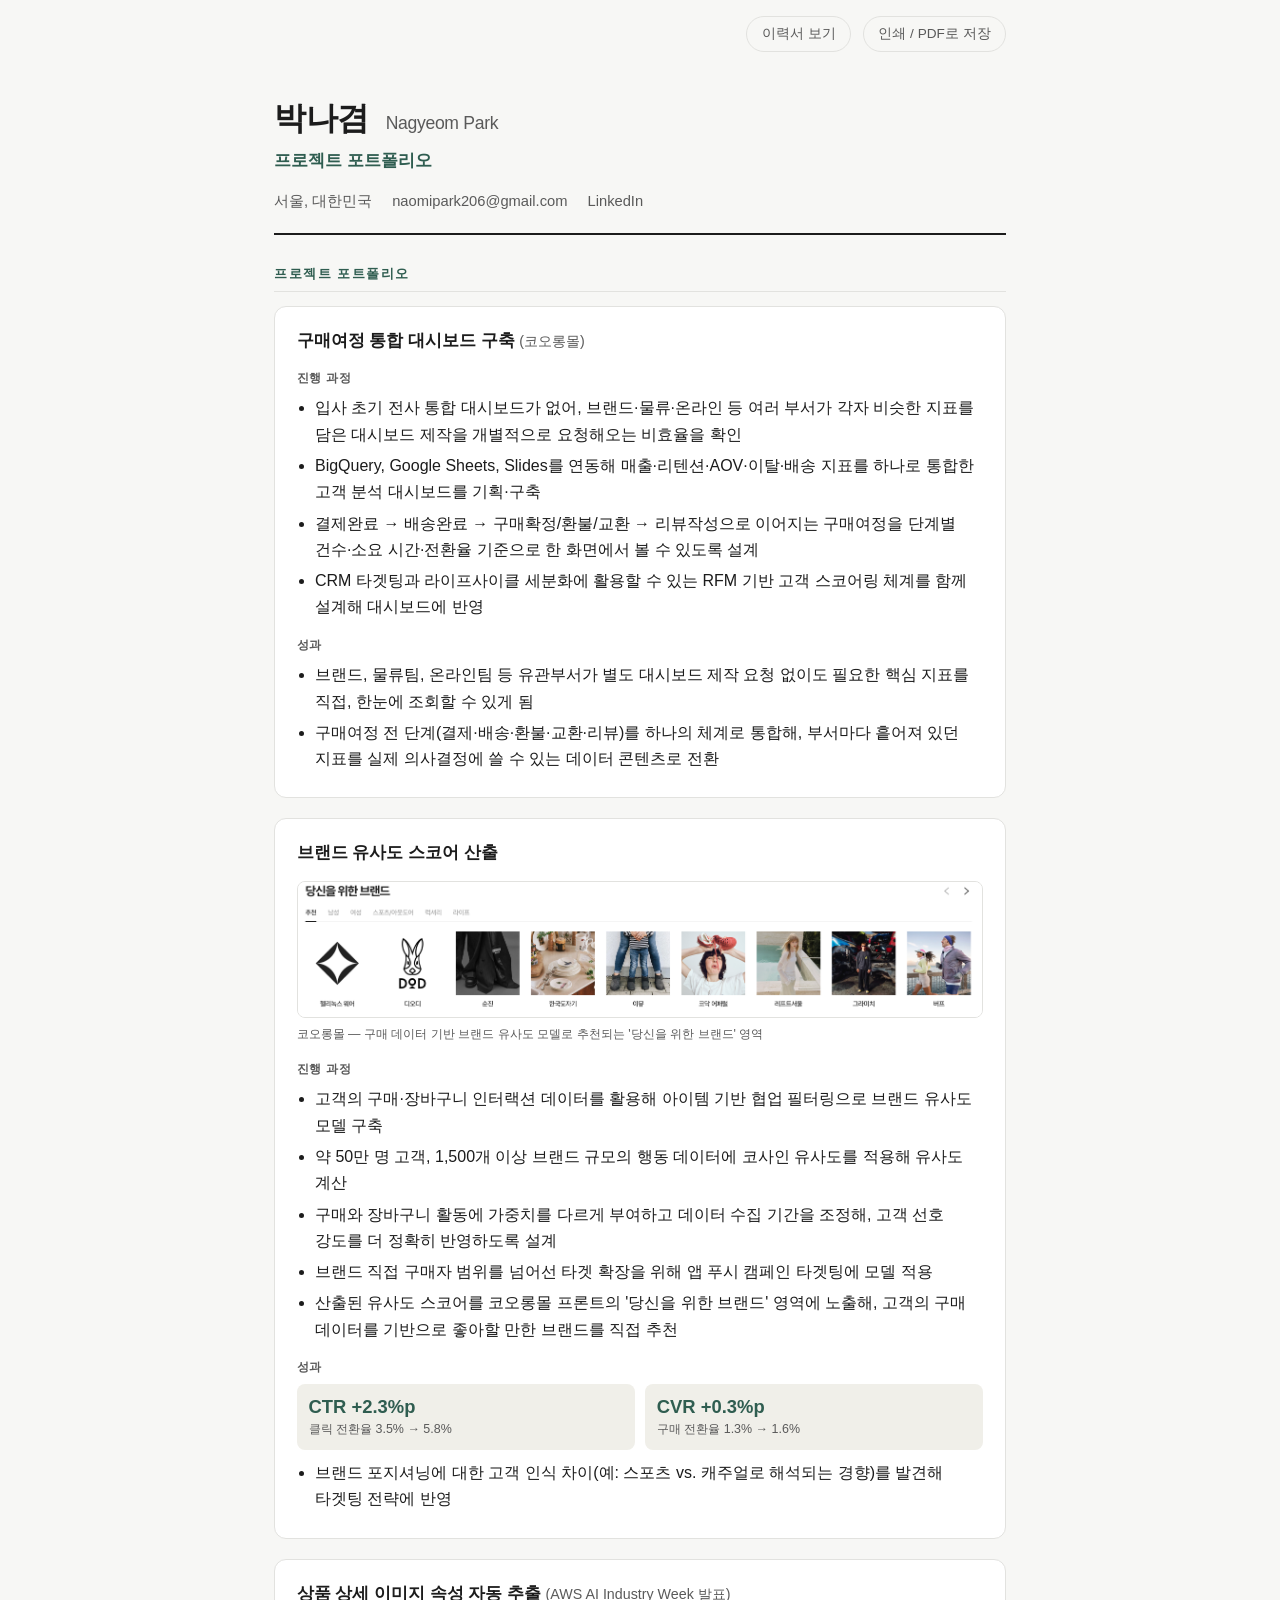
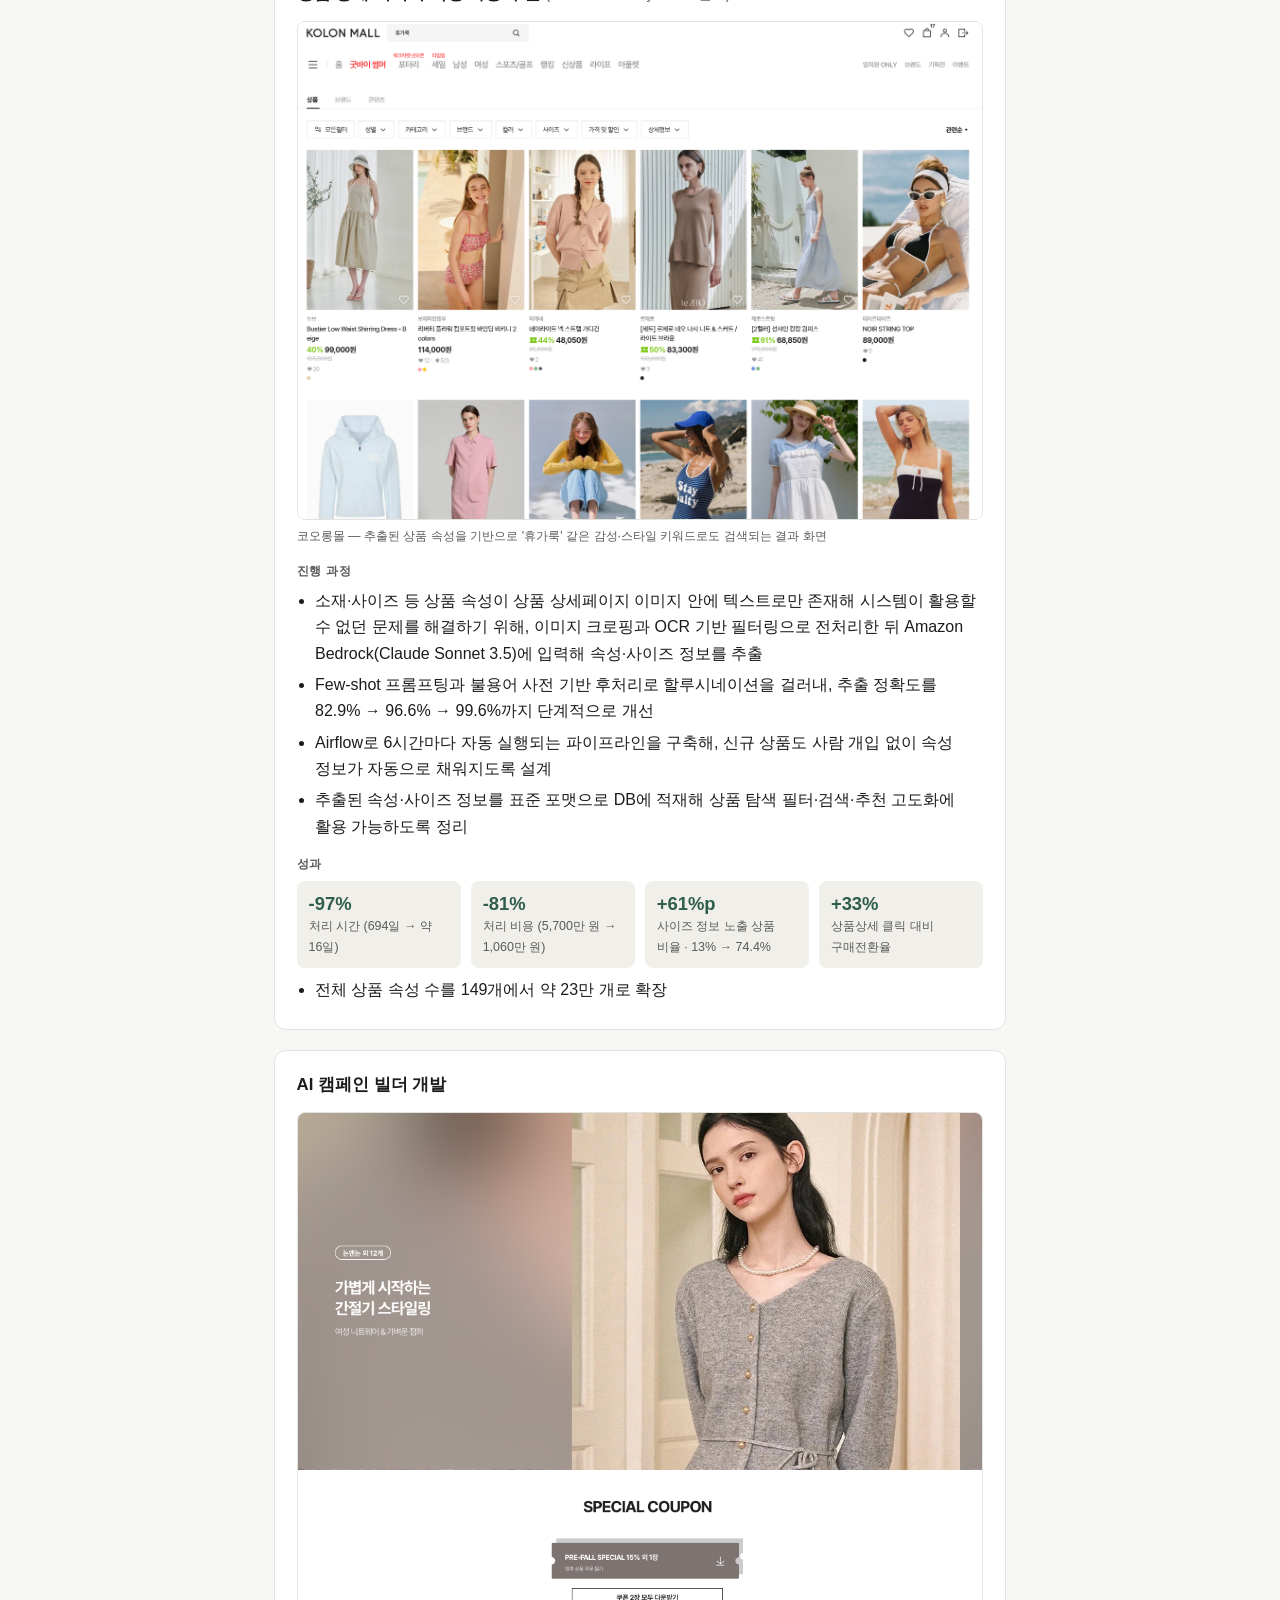
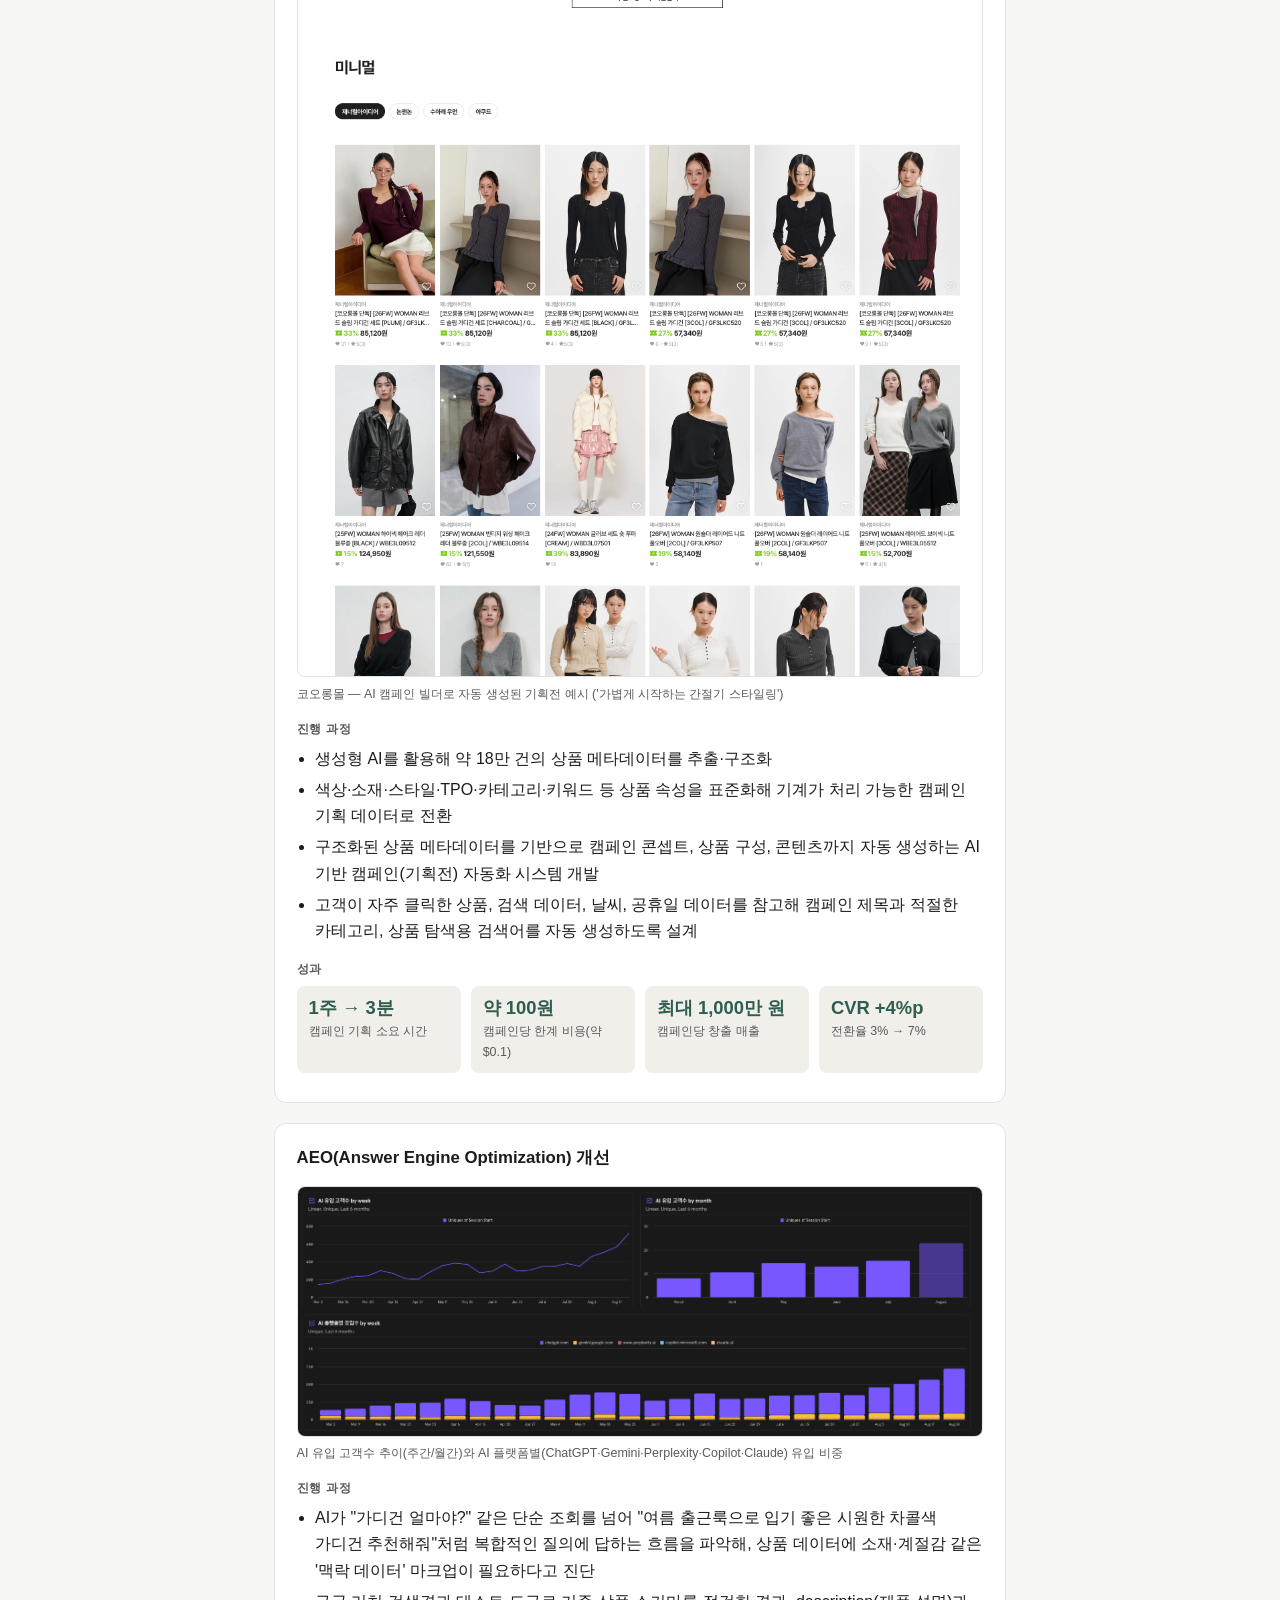
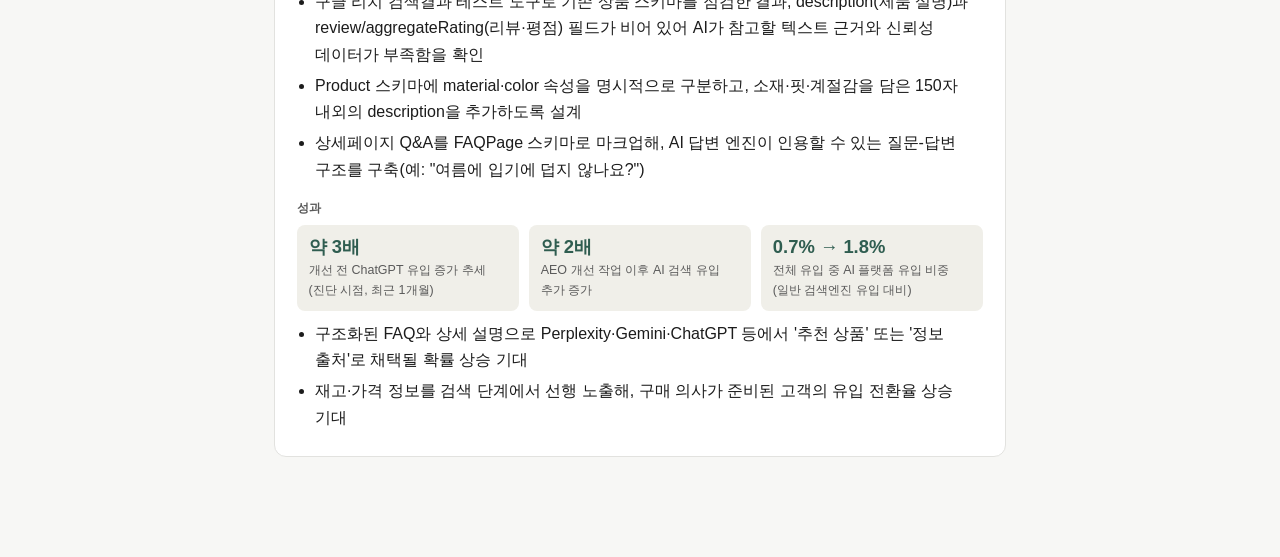
==== portfolio.ko.html @ 885130e3 "init resume" ====
<!DOCTYPE html>
<html lang="ko">
<head>
<meta charset="UTF-8">
<meta name="viewport" content="width=device-width, initial-scale=1">
<title>박나겸 — 프로젝트 포트폴리오</title>
<meta name="description" content="데이터 사이언티스트 박나겸(Nagyeom Park)의 프로젝트 포트폴리오 — 구매여정 대시보드, 브랜드 유사도, 상품 속성 자동 추출, AI 캠페인 빌더, AEO 개선.">
<link rel="stylesheet" href="assets/style.css">
</head>
<body>

<div class="topbar">
  <a href="index.ko.oliveyoung.html">이력서 보기</a>
  <button onclick="window.print()" type="button">인쇄 / PDF로 저장</button>
</div>

<main class="page">

  <header class="masthead">
    <h1>박나겸 <span class="name-en">Nagyeom Park</span></h1>
    <div class="role">프로젝트 포트폴리오</div>
    <ul class="contact-list">
      <li>서울, 대한민국</li>
      <li><a href="mailto:naomipark206@gmail.com">naomipark206@gmail.com</a></li>
      <li><a href="https://www.linkedin.com/in/naomipark-24487b247" target="_blank" rel="noopener">LinkedIn</a></li>
    </ul>
  </header>

  <section class="portfolio">
    <h2 class="section-title">프로젝트 포트폴리오</h2>

    <!-- 1. 구매여정 통합 대시보드 -->
    <article class="project">
      <h3>구매여정 통합 대시보드 구축 <span style="font-weight:400;color:var(--color-text-muted);font-size:0.85em;">(코오롱몰)</span></h3>

      <h4 class="subhead">진행 과정</h4>
      <ul>
        <li>입사 초기 전사 통합 대시보드가 없어, 브랜드·물류·온라인 등 여러 부서가 각자 비슷한 지표를 담은 대시보드 제작을 개별적으로 요청해오는 비효율을 확인</li>
        <li>BigQuery, Google Sheets, Slides를 연동해 매출·리텐션·AOV·이탈·배송 지표를 하나로 통합한 고객 분석 대시보드를 기획·구축</li>
        <li>결제완료 → 배송완료 → 구매확정/환불/교환 → 리뷰작성으로 이어지는 구매여정을 단계별 건수·소요 시간·전환율 기준으로 한 화면에서 볼 수 있도록 설계</li>
        <li>CRM 타겟팅과 라이프사이클 세분화에 활용할 수 있는 RFM 기반 고객 스코어링 체계를 함께 설계해 대시보드에 반영</li>
      </ul>

      <h4 class="subhead">성과</h4>
      <ul>
        <li>브랜드, 물류팀, 온라인팀 등 유관부서가 별도 대시보드 제작 요청 없이도 필요한 핵심 지표를 직접, 한눈에 조회할 수 있게 됨</li>
        <li>구매여정 전 단계(결제·배송·환불·교환·리뷰)를 하나의 체계로 통합해, 부서마다 흩어져 있던 지표를 실제 의사결정에 쓸 수 있는 데이터 콘텐츠로 전환</li>
      </ul>
    </article>

    <!-- 2. 브랜드 유사도 스코어 산출 -->
    <article class="project">
      <h3>브랜드 유사도 스코어 산출</h3>

      <figure class="project-image">
        <img src="assets/images/brand-similarity-recommendation.png" alt="코오롱몰 '당신을 위한 브랜드' 추천 영역 화면 캡처">
        <figcaption>코오롱몰 — 구매 데이터 기반 브랜드 유사도 모델로 추천되는 '당신을 위한 브랜드' 영역</figcaption>
      </figure>

      <h4 class="subhead">진행 과정</h4>
      <ul>
        <li>고객의 구매·장바구니 인터랙션 데이터를 활용해 아이템 기반 협업 필터링으로 브랜드 유사도 모델 구축</li>
        <li>약 50만 명 고객, 1,500개 이상 브랜드 규모의 행동 데이터에 코사인 유사도를 적용해 유사도 계산</li>
        <li>구매와 장바구니 활동에 가중치를 다르게 부여하고 데이터 수집 기간을 조정해, 고객 선호 강도를 더 정확히 반영하도록 설계</li>
        <li>브랜드 직접 구매자 범위를 넘어선 타겟 확장을 위해 앱 푸시 캠페인 타겟팅에 모델 적용</li>
        <li>산출된 유사도 스코어를 코오롱몰 프론트의 '당신을 위한 브랜드' 영역에 노출해, 고객의 구매 데이터를 기반으로 좋아할 만한 브랜드를 직접 추천</li>
      </ul>

      <h4 class="subhead">성과</h4>
      <div class="impact-grid">
        <div class="stat">
          <span class="stat-number">CTR +2.3%p</span>
          <span class="stat-label">클릭 전환율 3.5% → 5.8%</span>
        </div>
        <div class="stat">
          <span class="stat-number">CVR +0.3%p</span>
          <span class="stat-label">구매 전환율 1.3% → 1.6%</span>
        </div>
      </div>
      <ul>
        <li>브랜드 포지셔닝에 대한 고객 인식 차이(예: 스포츠 vs. 캐주얼로 해석되는 경향)를 발견해 타겟팅 전략에 반영</li>
      </ul>
    </article>

    <!-- 3. 상품 상세 이미지 속성 자동 추출 -->
    <article class="project">
      <h3>상품 상세 이미지 속성 자동 추출 <span style="font-weight:400;color:var(--color-text-muted);font-size:0.85em;">(AWS AI Industry Week 발표)</span></h3>

      <figure class="project-image">
        <img src="assets/images/attribute-extraction-search-result.png" alt="코오롱몰에서 '휴가룩' 키워드로 검색한 상품 목록 화면 캡처">
        <figcaption>코오롱몰 — 추출된 상품 속성을 기반으로 '휴가룩' 같은 감성·스타일 키워드로도 검색되는 결과 화면</figcaption>
      </figure>

      <h4 class="subhead">진행 과정</h4>
      <ul>
        <li>소재·사이즈 등 상품 속성이 상품 상세페이지 이미지 안에 텍스트로만 존재해 시스템이 활용할 수 없던 문제를 해결하기 위해, 이미지 크로핑과 OCR 기반 필터링으로 전처리한 뒤 Amazon Bedrock(Claude Sonnet 3.5)에 입력해 속성·사이즈 정보를 추출</li>
        <li>Few-shot 프롬프팅과 불용어 사전 기반 후처리로 할루시네이션을 걸러내, 추출 정확도를 82.9% → 96.6% → 99.6%까지 단계적으로 개선</li>
        <li>Airflow로 6시간마다 자동 실행되는 파이프라인을 구축해, 신규 상품도 사람 개입 없이 속성 정보가 자동으로 채워지도록 설계</li>
        <li>추출된 속성·사이즈 정보를 표준 포맷으로 DB에 적재해 상품 탐색 필터·검색·추천 고도화에 활용 가능하도록 정리</li>
      </ul>

      <h4 class="subhead">성과</h4>
      <div class="impact-grid">
        <div class="stat">
          <span class="stat-number">-97%</span>
          <span class="stat-label">처리 시간 (694일 → 약 16일)</span>
        </div>
        <div class="stat">
          <span class="stat-number">-81%</span>
          <span class="stat-label">처리 비용 (5,700만 원 → 1,060만 원)</span>
        </div>
        <div class="stat">
          <span class="stat-number">+61%p</span>
          <span class="stat-label">사이즈 정보 노출 상품 비율 · 13% → 74.4%</span>
        </div>
        <div class="stat">
          <span class="stat-number">+33%</span>
          <span class="stat-label">상품상세 클릭 대비 구매전환율</span>
        </div>
      </div>
      <ul>
        <li>전체 상품 속성 수를 149개에서 약 23만 개로 확장</li>
      </ul>
    </article>

    <!-- 4. AI 캠페인 빌더 개발 -->
    <article class="project">
      <h3>AI 캠페인 빌더 개발</h3>

      <figure class="project-image">
        <img src="assets/images/campaign-builder-example.png" alt="AI 캠페인 빌더로 생성된 '가볍게 시작하는 간절기 스타일링' 기획전 화면 캡처">
        <figcaption>코오롱몰 — AI 캠페인 빌더로 자동 생성된 기획전 예시 ('가볍게 시작하는 간절기 스타일링')</figcaption>
      </figure>

      <h4 class="subhead">진행 과정</h4>
      <ul>
        <li>생성형 AI를 활용해 약 18만 건의 상품 메타데이터를 추출·구조화</li>
        <li>색상·소재·스타일·TPO·카테고리·키워드 등 상품 속성을 표준화해 기계가 처리 가능한 캠페인 기획 데이터로 전환</li>
        <li>구조화된 상품 메타데이터를 기반으로 캠페인 콘셉트, 상품 구성, 콘텐츠까지 자동 생성하는 AI 기반 캠페인(기획전) 자동화 시스템 개발</li>
        <li>고객이 자주 클릭한 상품, 검색 데이터, 날씨, 공휴일 데이터를 참고해 캠페인 제목과 적절한 카테고리, 상품 탐색용 검색어를 자동 생성하도록 설계</li>
      </ul>

      <h4 class="subhead">성과</h4>
      <div class="impact-grid">
        <div class="stat">
          <span class="stat-number">1주 → 3분</span>
          <span class="stat-label">캠페인 기획 소요 시간</span>
        </div>
        <div class="stat">
          <span class="stat-number">약 100원</span>
          <span class="stat-label">캠페인당 한계 비용(약 $0.1)</span>
        </div>
        <div class="stat">
          <span class="stat-number">최대 1,000만 원</span>
          <span class="stat-label">캠페인당 창출 매출</span>
        </div>
        <div class="stat">
          <span class="stat-number">CVR +4%p</span>
          <span class="stat-label">전환율 3% → 7%</span>
        </div>
      </div>
    </article>

    <!-- 5. AEO 개선 -->
    <article class="project">
      <h3>AEO(Answer Engine Optimization) 개선</h3>

      <figure class="project-image">
        <img src="assets/images/aeo-ai-referral-growth.png" alt="AI 검색 플랫폼발 유입 고객수 추이 및 플랫폼별 유입 비중 대시보드 캡처">
        <figcaption>AI 유입 고객수 추이(주간/월간)와 AI 플랫폼별(ChatGPT·Gemini·Perplexity·Copilot·Claude) 유입 비중</figcaption>
      </figure>

      <h4 class="subhead">진행 과정</h4>
      <ul>
        <li>AI가 "가디건 얼마야?" 같은 단순 조회를 넘어 "여름 출근룩으로 입기 좋은 시원한 차콜색 가디건 추천해줘"처럼 복합적인 질의에 답하는 흐름을 파악해, 상품 데이터에 소재·계절감 같은 '맥락 데이터' 마크업이 필요하다고 진단</li>
        <li>구글 리치 검색결과 테스트 도구로 기존 상품 스키마를 점검한 결과, description(제품 설명)과 review/aggregateRating(리뷰·평점) 필드가 비어 있어 AI가 참고할 텍스트 근거와 신뢰성 데이터가 부족함을 확인</li>
        <li>Product 스키마에 material·color 속성을 명시적으로 구분하고, 소재·핏·계절감을 담은 150자 내외의 description을 추가하도록 설계</li>
        <li>상세페이지 Q&amp;A를 FAQPage 스키마로 마크업해, AI 답변 엔진이 인용할 수 있는 질문-답변 구조를 구축(예: "여름에 입기에 덥지 않나요?")</li>
      </ul>

      <h4 class="subhead">성과</h4>
      <div class="impact-grid">
        <div class="stat">
          <span class="stat-number">약 3배</span>
          <span class="stat-label">개선 전 ChatGPT 유입 증가 추세 (진단 시점, 최근 1개월)</span>
        </div>
        <div class="stat">
          <span class="stat-number">약 2배</span>
          <span class="stat-label">AEO 개선 작업 이후 AI 검색 유입 추가 증가</span>
        </div>
        <div class="stat">
          <span class="stat-number">0.7% → 1.8%</span>
          <span class="stat-label">전체 유입 중 AI 플랫폼 유입 비중 (일반 검색엔진 유입 대비)</span>
        </div>
      </div>
      <ul>
        <li>구조화된 FAQ와 상세 설명으로 Perplexity·Gemini·ChatGPT 등에서 '추천 상품' 또는 '정보 출처'로 채택될 확률 상승 기대</li>
        <li>재고·가격 정보를 검색 단계에서 선행 노출해, 구매 의사가 준비된 고객의 유입 전환율 상승 기대</li>
      </ul>
    </article>
  </section>

</main>
</body>
</html>
---- assets/style.css ----
/* naomi_resume — shared stylesheet for index.ko.html / index.en.html */

:root {
  --color-bg: #ffffff;
  --color-bg-alt: #f7f7f5;
  --color-text: #1c1c1c;
  --color-text-muted: #5a5a5a;
  --color-border: #e2e2df;
  --color-accent: #2f5d50;
  --color-accent-soft: #e8f0ed;
  --color-chip-bg: #f0efe9;
  --color-accent-contrast: #ffffff;
  --max-width: 780px;
  --font-sans: -apple-system, BlinkMacSystemFont, "Segoe UI", "Noto Sans KR",
    "Malgun Gothic", "Apple SD Gothic Neo", Roboto, Helvetica, Arial,
    sans-serif;
}

@media (prefers-color-scheme: dark) {
  :root:not([data-theme="light"]) {
    --color-bg: #15191a;
    --color-bg-alt: #1b2020;
    --color-text: #e9e7e2;
    --color-text-muted: #9ba39e;
    --color-border: #2d3433;
    --color-accent: #7cc4a4;
    --color-accent-soft: #1d2b26;
    --color-chip-bg: #212726;
    --color-accent-contrast: #0f1513;
  }
}

:root[data-theme="dark"] {
  --color-bg: #15191a;
  --color-bg-alt: #1b2020;
  --color-text: #e9e7e2;
  --color-text-muted: #9ba39e;
  --color-border: #2d3433;
  --color-accent: #7cc4a4;
  --color-accent-soft: #1d2b26;
  --color-chip-bg: #212726;
  --color-accent-contrast: #0f1513;
}

* {
  box-sizing: border-box;
}

html {
  -webkit-text-size-adjust: 100%;
}

body {
  margin: 0;
  padding: 0;
  background: var(--color-bg-alt);
  color: var(--color-text);
  font-family: var(--font-sans);
  line-height: 1.65;
  font-size: 16px;
  word-break: keep-all;
  overflow-wrap: break-word;
}

.page {
  max-width: var(--max-width);
  margin: 0 auto;
  padding: 2.5rem 1.5rem 4rem;
}

/* ---------- top bar (lang switch, print) ---------- */

.topbar {
  display: flex;
  justify-content: flex-end;
  gap: 0.75rem;
  max-width: var(--max-width);
  margin: 0 auto;
  padding: 1rem 1.5rem 0;
}

.topbar a,
.topbar button {
  font: inherit;
  font-size: 0.85rem;
  color: var(--color-text-muted);
  background: none;
  border: 1px solid var(--color-border);
  border-radius: 999px;
  padding: 0.35rem 0.9rem;
  text-decoration: none;
  cursor: pointer;
}

.topbar a:hover,
.topbar button:hover {
  border-color: var(--color-accent);
  color: var(--color-accent);
}

/* ---------- header / identity ---------- */

.masthead {
  border-bottom: 2px solid var(--color-text);
  padding-bottom: 1.25rem;
  margin-bottom: 1.75rem;
}

.masthead h1 {
  font-size: 2rem;
  margin: 0 0 0.15rem;
  letter-spacing: -0.01em;
}

.masthead h1 .name-en {
  font-size: 1.1rem;
  font-weight: 400;
  color: var(--color-text-muted);
  margin-left: 0.5rem;
}

.masthead .role {
  font-size: 1.05rem;
  color: var(--color-accent);
  font-weight: 600;
  margin-bottom: 0.9rem;
}

.contact-list {
  list-style: none;
  margin: 0;
  padding: 0;
  display: flex;
  flex-wrap: wrap;
  gap: 0.4rem 1.25rem;
  font-size: 0.92rem;
  color: var(--color-text-muted);
}

.contact-list a {
  color: inherit;
  text-decoration: none;
  border-bottom: 1px solid transparent;
}

.contact-list a:hover {
  color: var(--color-accent);
  border-bottom-color: var(--color-accent);
}

/* ---------- sections ---------- */

section {
  margin-bottom: 2.25rem;
}

h2.section-title {
  font-size: 0.8rem;
  letter-spacing: 0.12em;
  text-transform: uppercase;
  color: var(--color-accent);
  margin: 0 0 0.9rem;
  padding-bottom: 0.4rem;
  border-bottom: 1px solid var(--color-border);
}

.summary p {
  margin: 0 0 1rem;
}

/* ---------- featured talk callout ---------- */

.callout {
  display: flex;
  align-items: center;
  gap: 0.9rem;
  background: var(--color-accent-soft);
  border: 1px solid var(--color-accent);
  border-radius: 10px;
  padding: 0.9rem 1.1rem;
  text-decoration: none;
  color: var(--color-text);
}

.callout:hover {
  filter: brightness(0.97);
}

.callout .play {
  flex: 0 0 auto;
  width: 2.1rem;
  height: 2.1rem;
  border-radius: 50%;
  background: var(--color-accent);
  color: var(--color-accent-contrast);
  display: flex;
  align-items: center;
  justify-content: center;
  font-size: 0.85rem;
}

.callout .callout-text .label {
  font-size: 0.75rem;
  text-transform: uppercase;
  letter-spacing: 0.08em;
  color: var(--color-accent);
  font-weight: 700;
  margin-bottom: 0.15rem;
}

.callout .callout-text .title {
  font-weight: 600;
}

/* ---------- experience ---------- */

.job {
  margin-bottom: 1.5rem;
}

.job:last-child {
  margin-bottom: 0;
}

.job-header {
  display: flex;
  flex-wrap: wrap;
  justify-content: space-between;
  align-items: baseline;
  gap: 0.25rem 1rem;
  margin-bottom: 0.5rem;
}

.job-header .job-title {
  font-weight: 700;
  font-size: 1.02rem;
}

.job-header .job-meta {
  font-size: 0.85rem;
  color: var(--color-text-muted);
  white-space: nowrap;
}

.job h4.track {
  font-size: 0.78rem;
  text-transform: uppercase;
  letter-spacing: 0.06em;
  color: var(--color-text-muted);
  margin: 0.7rem 0 0.35rem;
}

.job ul {
  margin: 0 0 0.2rem;
  padding-left: 1.15rem;
}

.job li {
  margin-bottom: 0.3rem;
}

/* ---------- portfolio projects ---------- */

.project {
  border: 1px solid var(--color-border);
  border-radius: 12px;
  padding: 1.25rem 1.35rem;
  margin-bottom: 1.25rem;
  background: var(--color-bg);
}

.project:last-child {
  margin-bottom: 0;
}

.project h3 {
  margin: 0 0 0.85rem;
  font-size: 1.05rem;
}

.project h4.subhead {
  font-size: 0.78rem;
  text-transform: uppercase;
  letter-spacing: 0.06em;
  color: var(--color-text-muted);
  margin: 0.9rem 0 0.4rem;
}

.project h4.subhead:first-of-type {
  margin-top: 0;
}

.project ul {
  margin: 0;
  padding-left: 1.15rem;
}

.project li {
  margin-bottom: 0.3rem;
}

.project-image {
  margin: 0 0 0.9rem;
}

.project-image img {
  display: block;
  width: 100%;
  border-radius: 8px;
  border: 1px solid var(--color-border);
}

.project-image figcaption {
  font-size: 0.78rem;
  color: var(--color-text-muted);
  margin-top: 0.4rem;
}

.img-placeholder {
  display: flex;
  align-items: center;
  justify-content: center;
  min-height: 160px;
  border: 1px dashed var(--color-border);
  border-radius: 8px;
  color: var(--color-text-muted);
  font-size: 0.85rem;
  background: var(--color-bg-alt);
  text-align: center;
  padding: 1rem;
}

.project.todo {
  border-style: dashed;
}

.project.todo h3::after {
  content: "작성 중";
  display: inline-block;
  margin-left: 0.6rem;
  font-size: 0.68rem;
  font-weight: 700;
  letter-spacing: 0.04em;
  color: var(--color-text-muted);
  background: var(--color-chip-bg);
  border-radius: 999px;
  padding: 0.1rem 0.55rem;
  vertical-align: middle;
}

.todo-note {
  color: var(--color-text-muted);
  font-style: italic;
  font-size: 0.9rem;
}

.impact-grid {
  display: grid;
  grid-template-columns: repeat(auto-fit, minmax(140px, 1fr));
  gap: 0.6rem;
  margin: 0.4rem 0 0.6rem;
}

.stat {
  background: var(--color-chip-bg);
  border-radius: 8px;
  padding: 0.65rem 0.75rem;
  text-align: left;
}

.stat .stat-number {
  display: block;
  font-size: 1.15rem;
  font-weight: 800;
  color: var(--color-accent);
  line-height: 1.25;
}

.stat .stat-label {
  display: block;
  font-size: 0.78rem;
  color: var(--color-text-muted);
  margin-top: 0.1rem;
}

/* ---------- skills ---------- */

.skills-table {
  display: grid;
  grid-template-columns: auto 1fr;
  gap: 0.5rem 1rem;
  font-size: 0.94rem;
}

.skills-table dt {
  font-weight: 700;
  color: var(--color-text-muted);
  white-space: nowrap;
}

.skills-table dd {
  margin: 0;
}

/* ---------- education ---------- */

.edu-school {
  font-weight: 700;
}

.edu-meta {
  font-size: 0.85rem;
  color: var(--color-text-muted);
  margin-bottom: 0.4rem;
}

.edu ul {
  margin: 0;
  padding-left: 1.15rem;
}

/* ---------- footer ---------- */

footer.page-footer {
  border-top: 1px solid var(--color-border);
  margin-top: 2.5rem;
  padding-top: 1rem;
  font-size: 0.78rem;
  color: var(--color-text-muted);
}

/* ---------- responsive ---------- */

@media (max-width: 480px) {
  body {
    font-size: 15.5px;
  }
  .masthead h1 {
    font-size: 1.6rem;
  }
  .job-header {
    flex-direction: column;
    align-items: flex-start;
  }
}

/* ---------- print ---------- */

@media print {
  body {
    background: #fff;
  }
  .topbar {
    display: none;
  }
  .page {
    padding: 0;
    max-width: none;
  }
  .project,
  .callout {
    break-inside: avoid;
  }
  a {
    color: inherit;
    text-decoration: none;
  }
  section {
    margin-bottom: 1.4rem;
  }
}
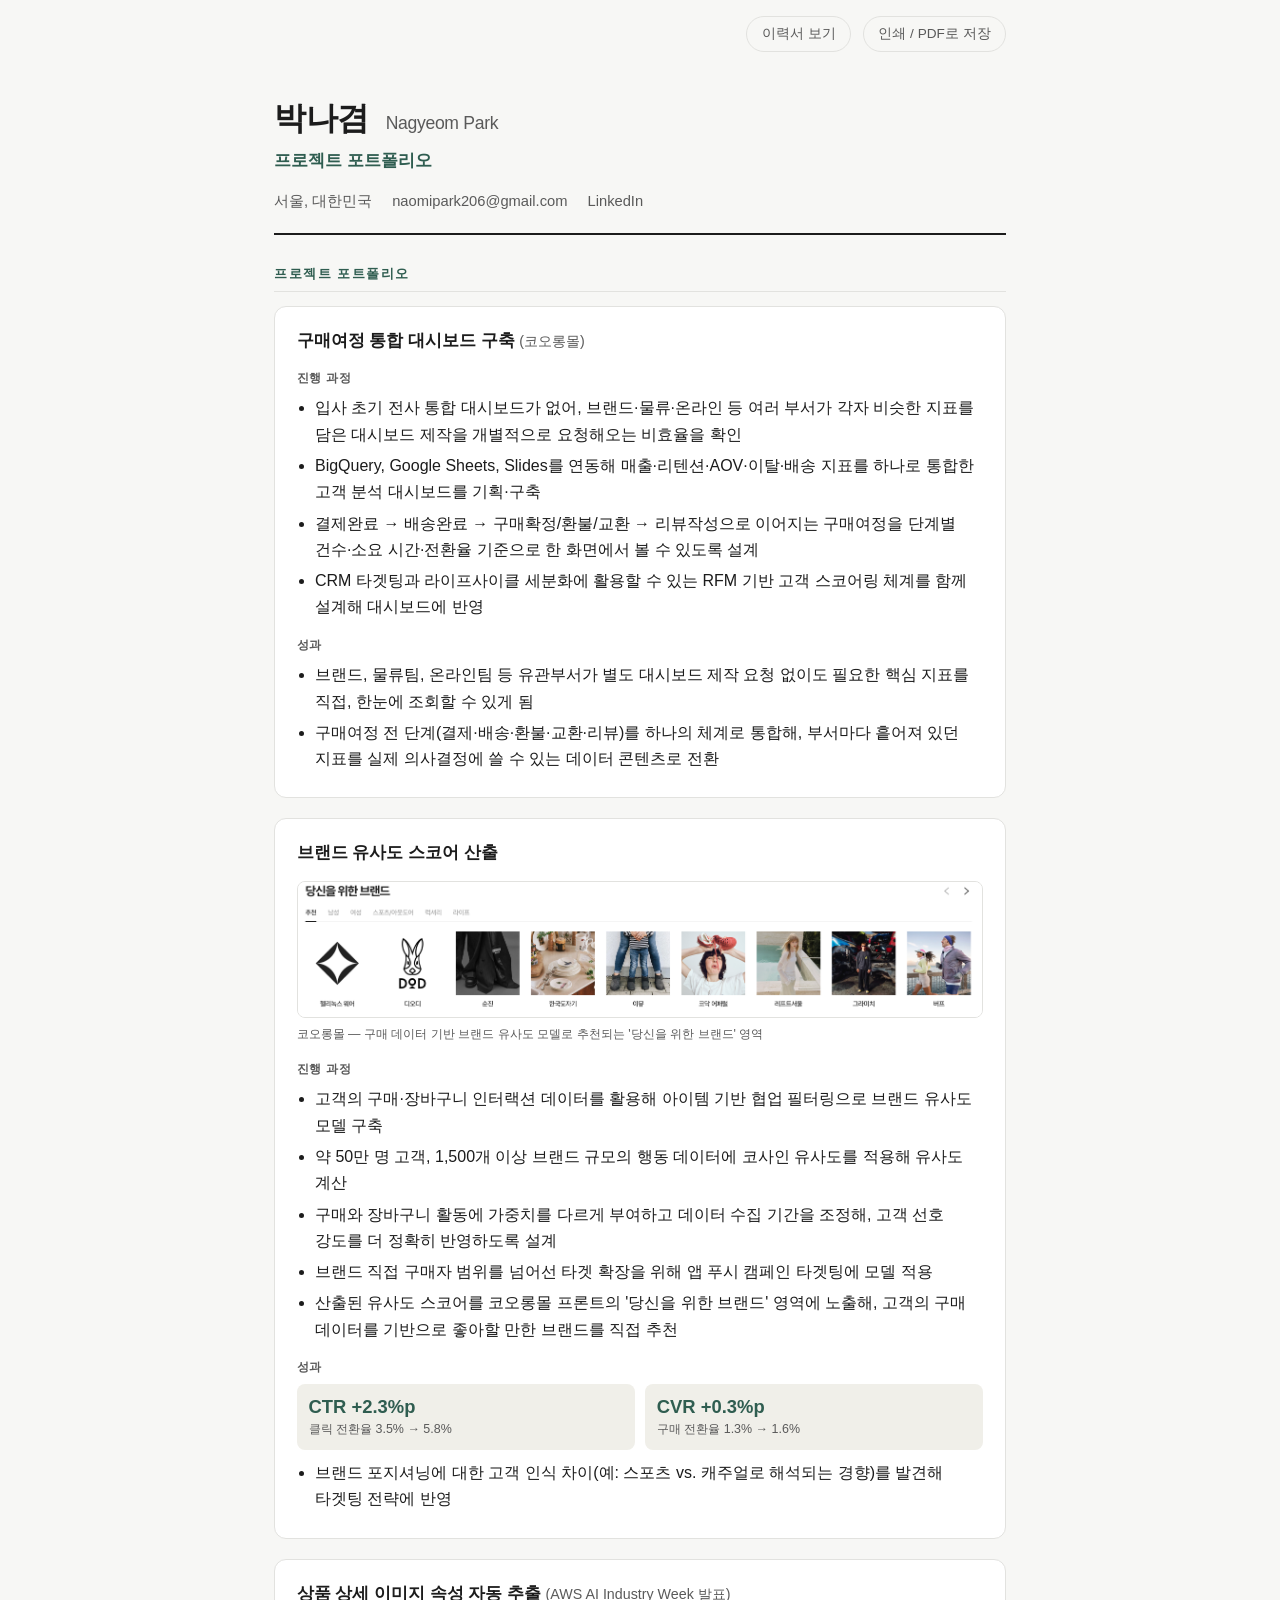
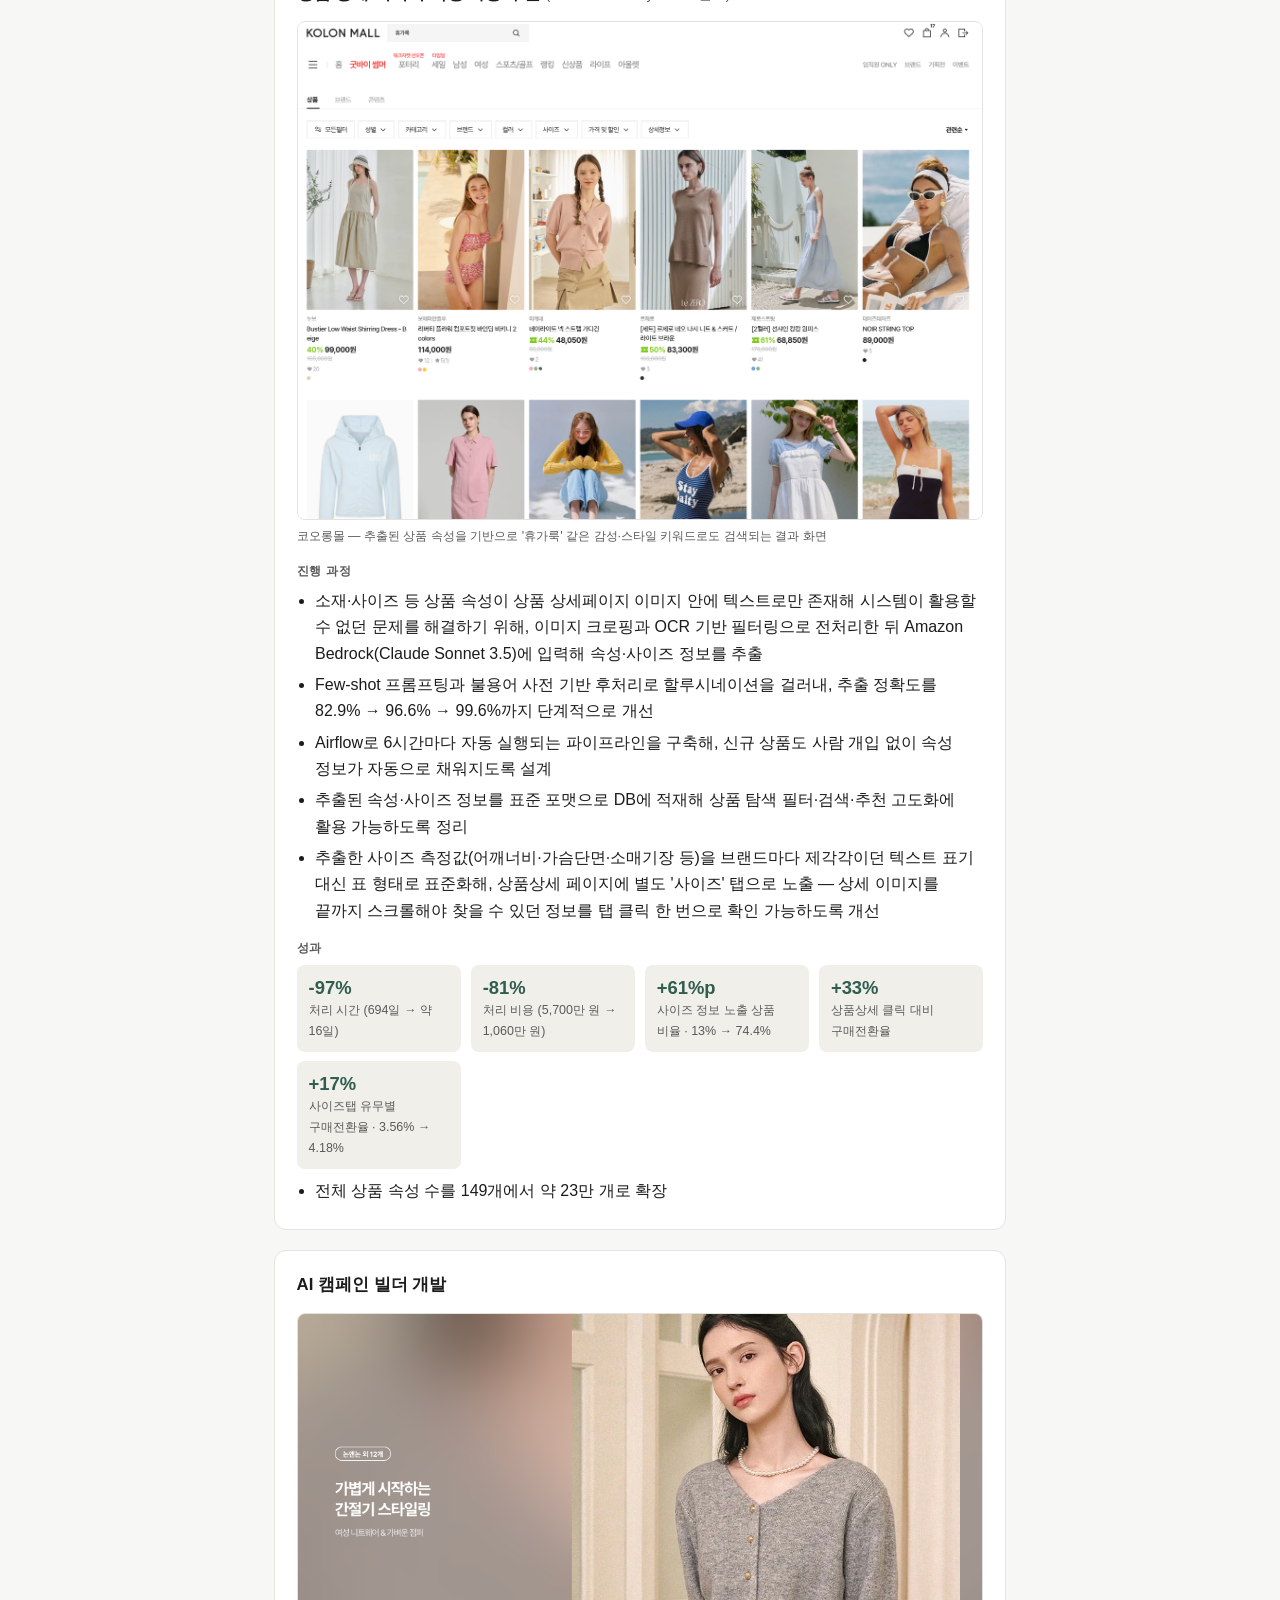
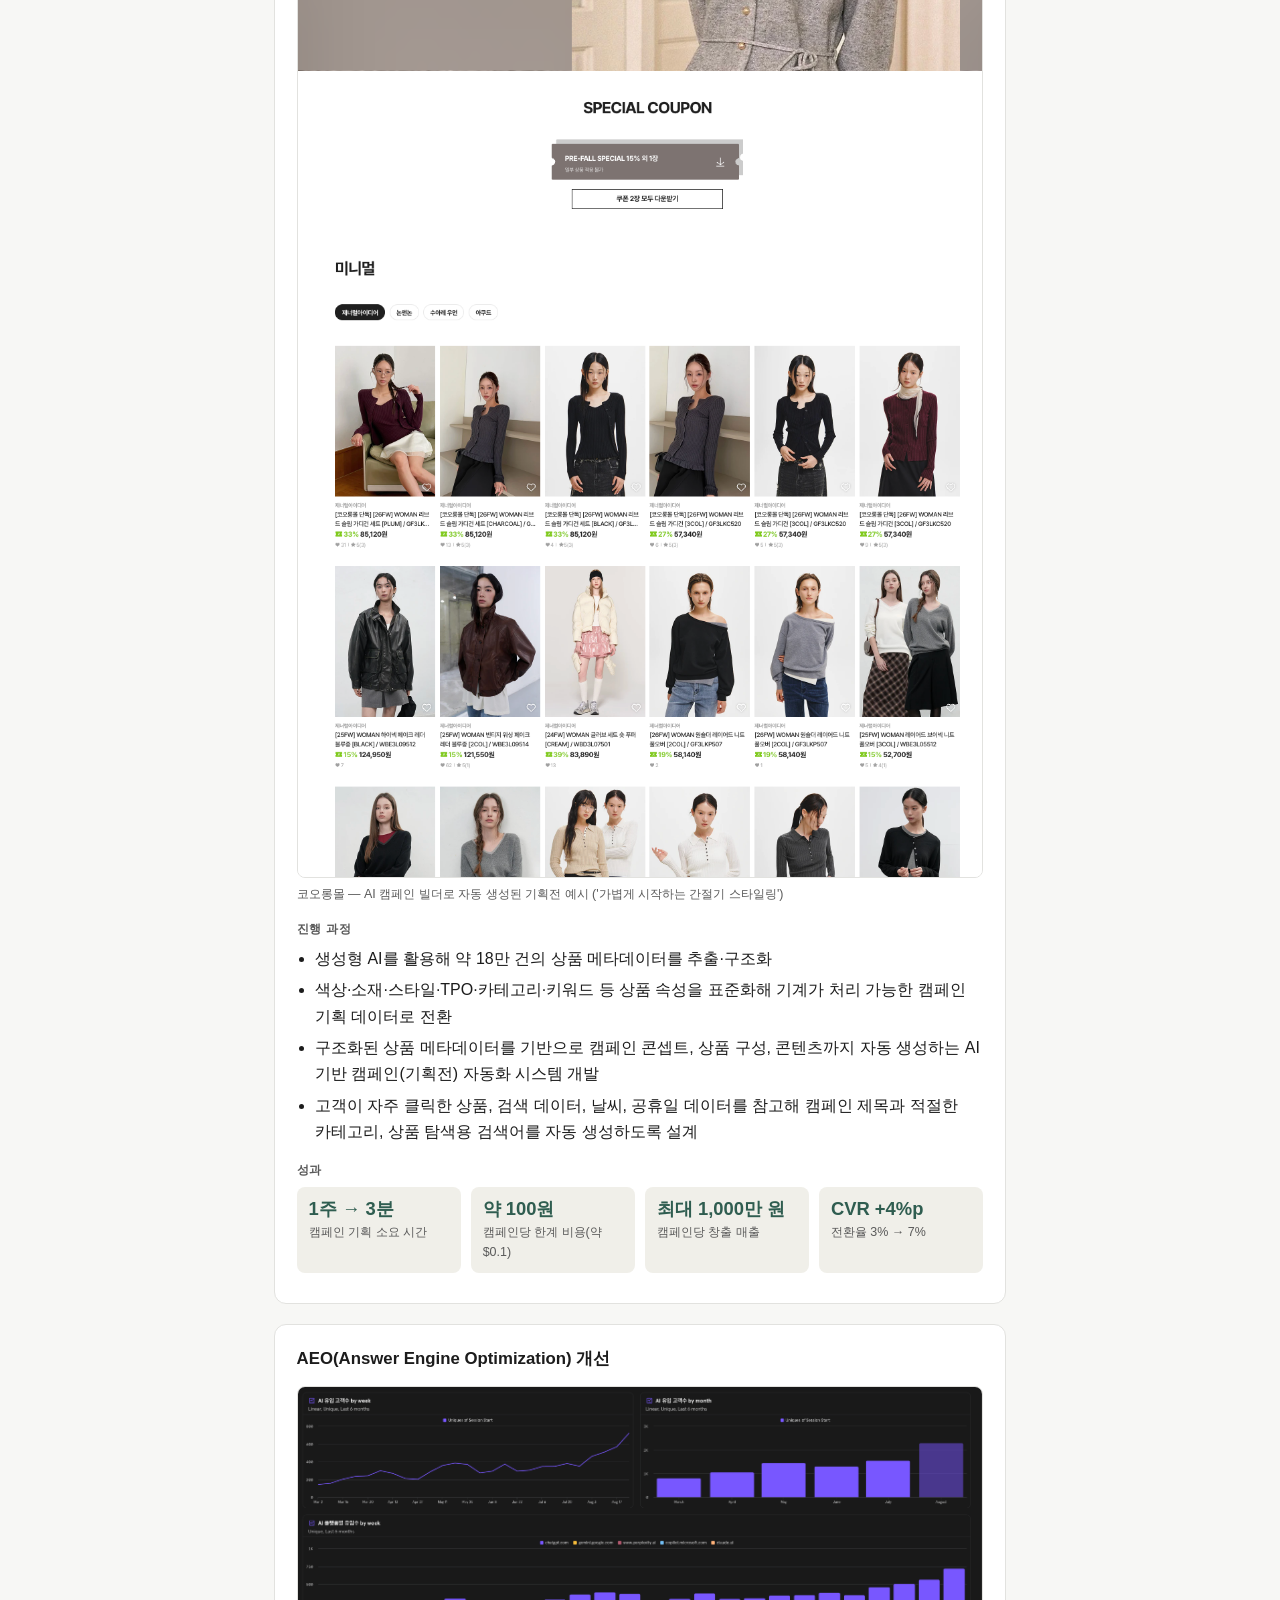
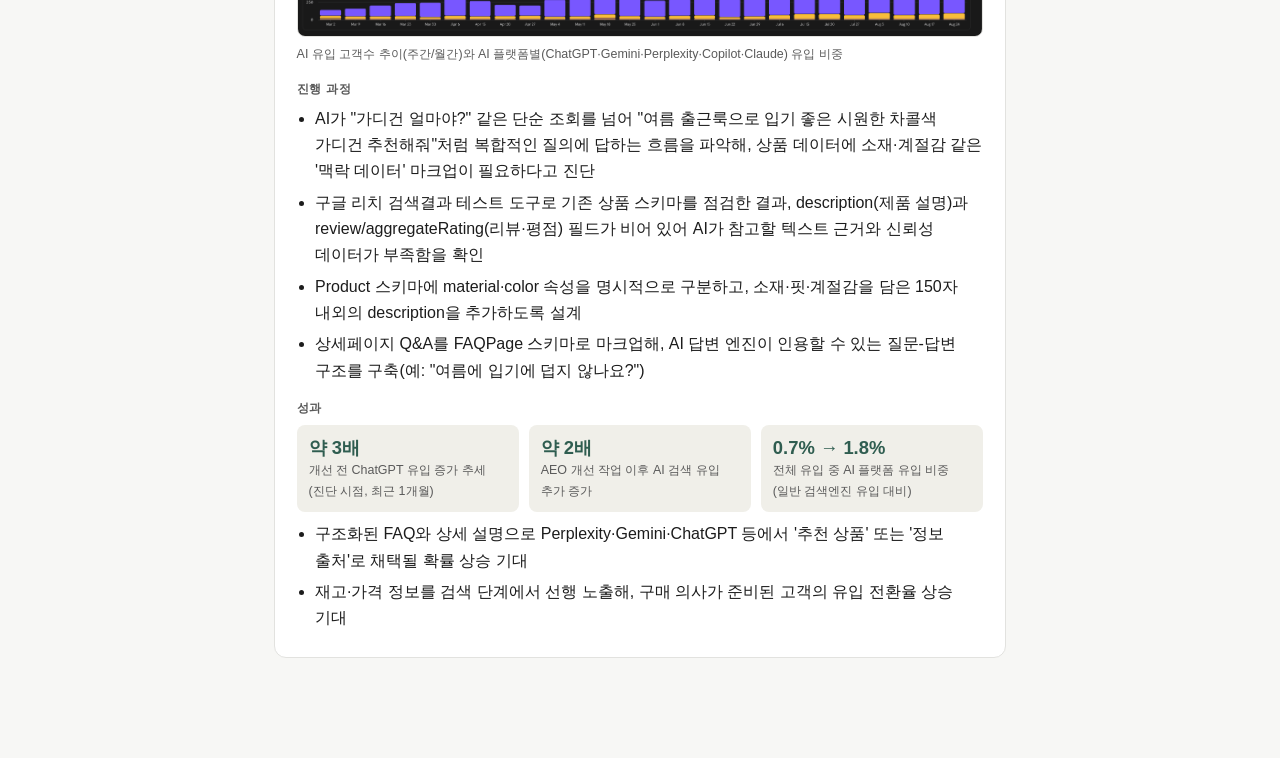
==== commit 1bf6d828: "Add size-tab exposure detail to attribute extraction project Adds a process bullet describing the st" ====
--- a/portfolio.ko.html
+++ b/portfolio.ko.html
@@ -10,7 +10,7 @@
 <body>
 
 <div class="topbar">
-  <a href="index.ko.oliveyoung.html">이력서 보기</a>
+  <a href="resume.html">이력서 보기</a>
   <button onclick="window.print()" type="button">인쇄 / PDF로 저장</button>
 </div>
 
@@ -97,6 +97,7 @@
         <li>Few-shot 프롬프팅과 불용어 사전 기반 후처리로 할루시네이션을 걸러내, 추출 정확도를 82.9% → 96.6% → 99.6%까지 단계적으로 개선</li>
         <li>Airflow로 6시간마다 자동 실행되는 파이프라인을 구축해, 신규 상품도 사람 개입 없이 속성 정보가 자동으로 채워지도록 설계</li>
         <li>추출된 속성·사이즈 정보를 표준 포맷으로 DB에 적재해 상품 탐색 필터·검색·추천 고도화에 활용 가능하도록 정리</li>
+        <li>추출한 사이즈 측정값(어깨너비·가슴단면·소매기장 등)을 브랜드마다 제각각이던 텍스트 표기 대신 표 형태로 표준화해, 상품상세 페이지에 별도 '사이즈' 탭으로 노출 — 상세 이미지를 끝까지 스크롤해야 찾을 수 있던 정보를 탭 클릭 한 번으로 확인 가능하도록 개선</li>
       </ul>
 
       <h4 class="subhead">성과</h4>
@@ -116,6 +117,10 @@
         <div class="stat">
           <span class="stat-number">+33%</span>
           <span class="stat-label">상품상세 클릭 대비 구매전환율</span>
+        </div>
+        <div class="stat">
+          <span class="stat-number">+17%</span>
+          <span class="stat-label">사이즈탭 유무별 구매전환율 · 3.56% → 4.18%</span>
         </div>
       </div>
       <ul>
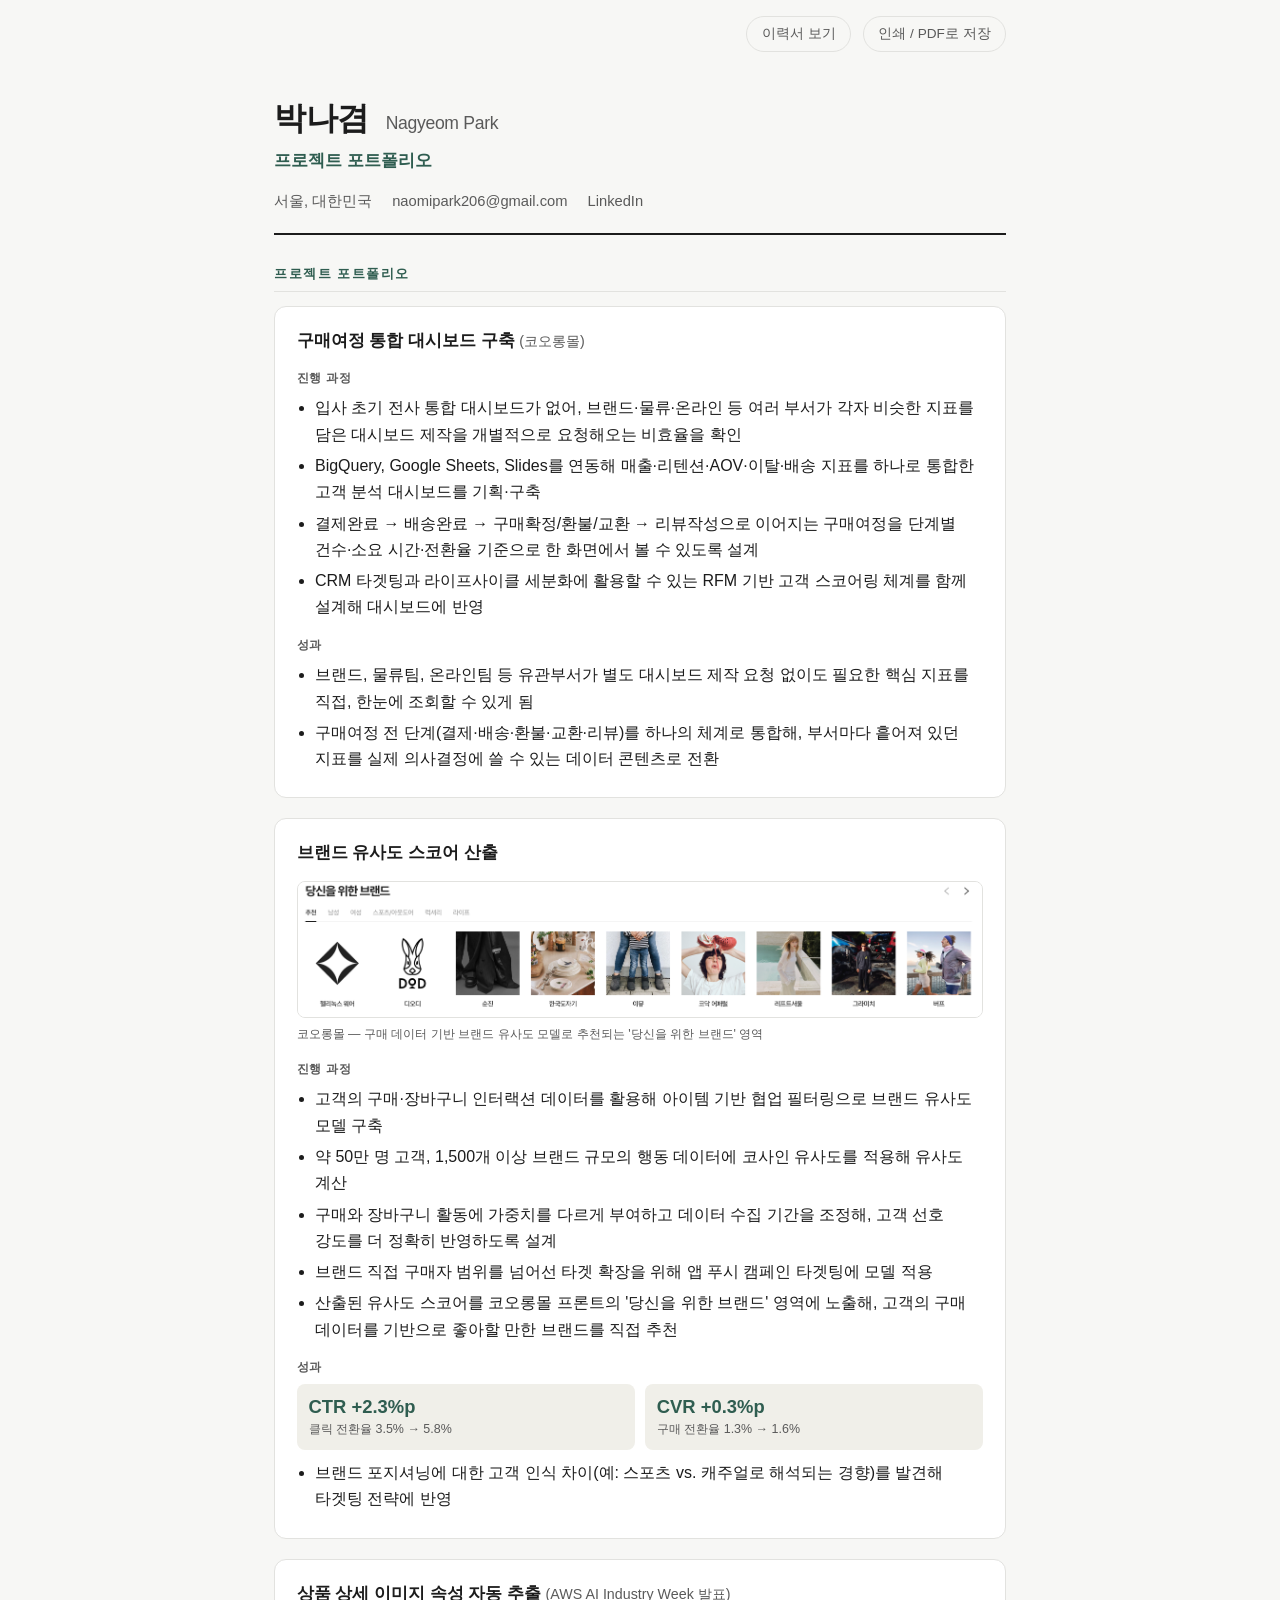
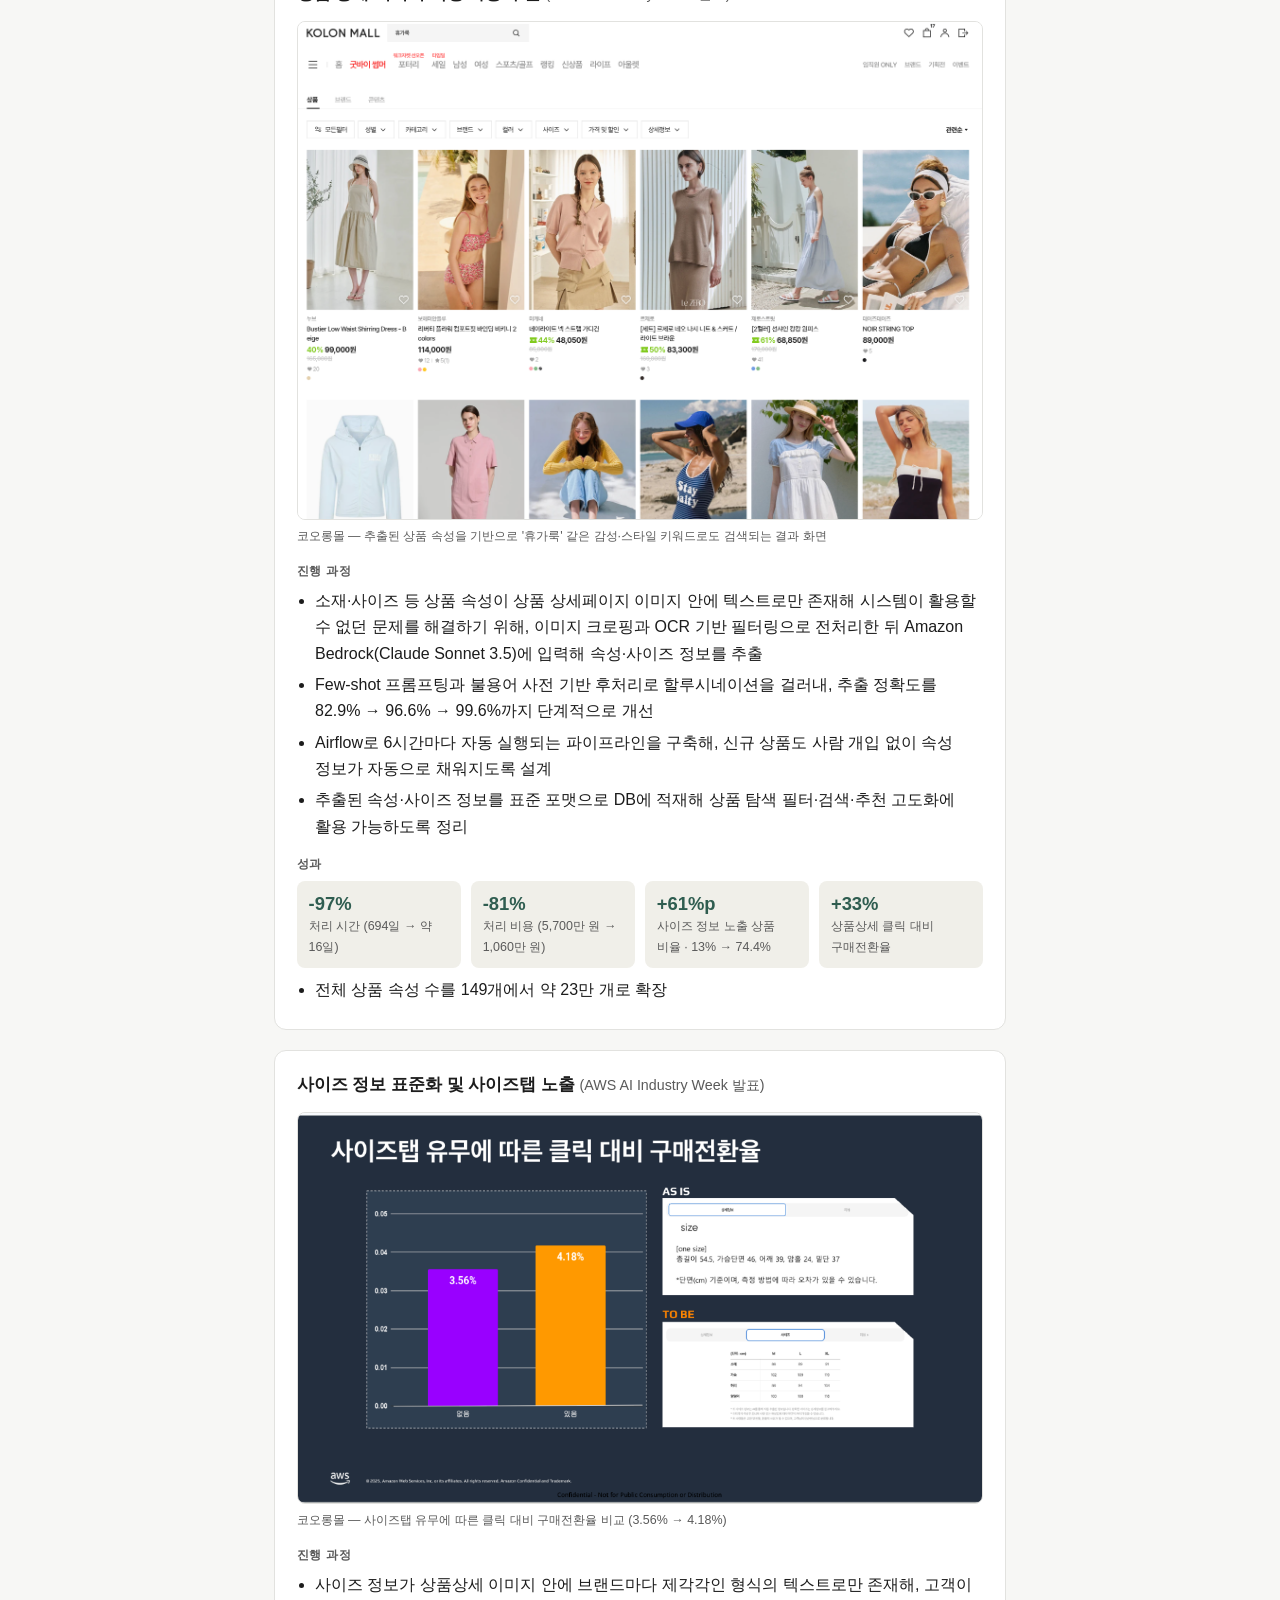
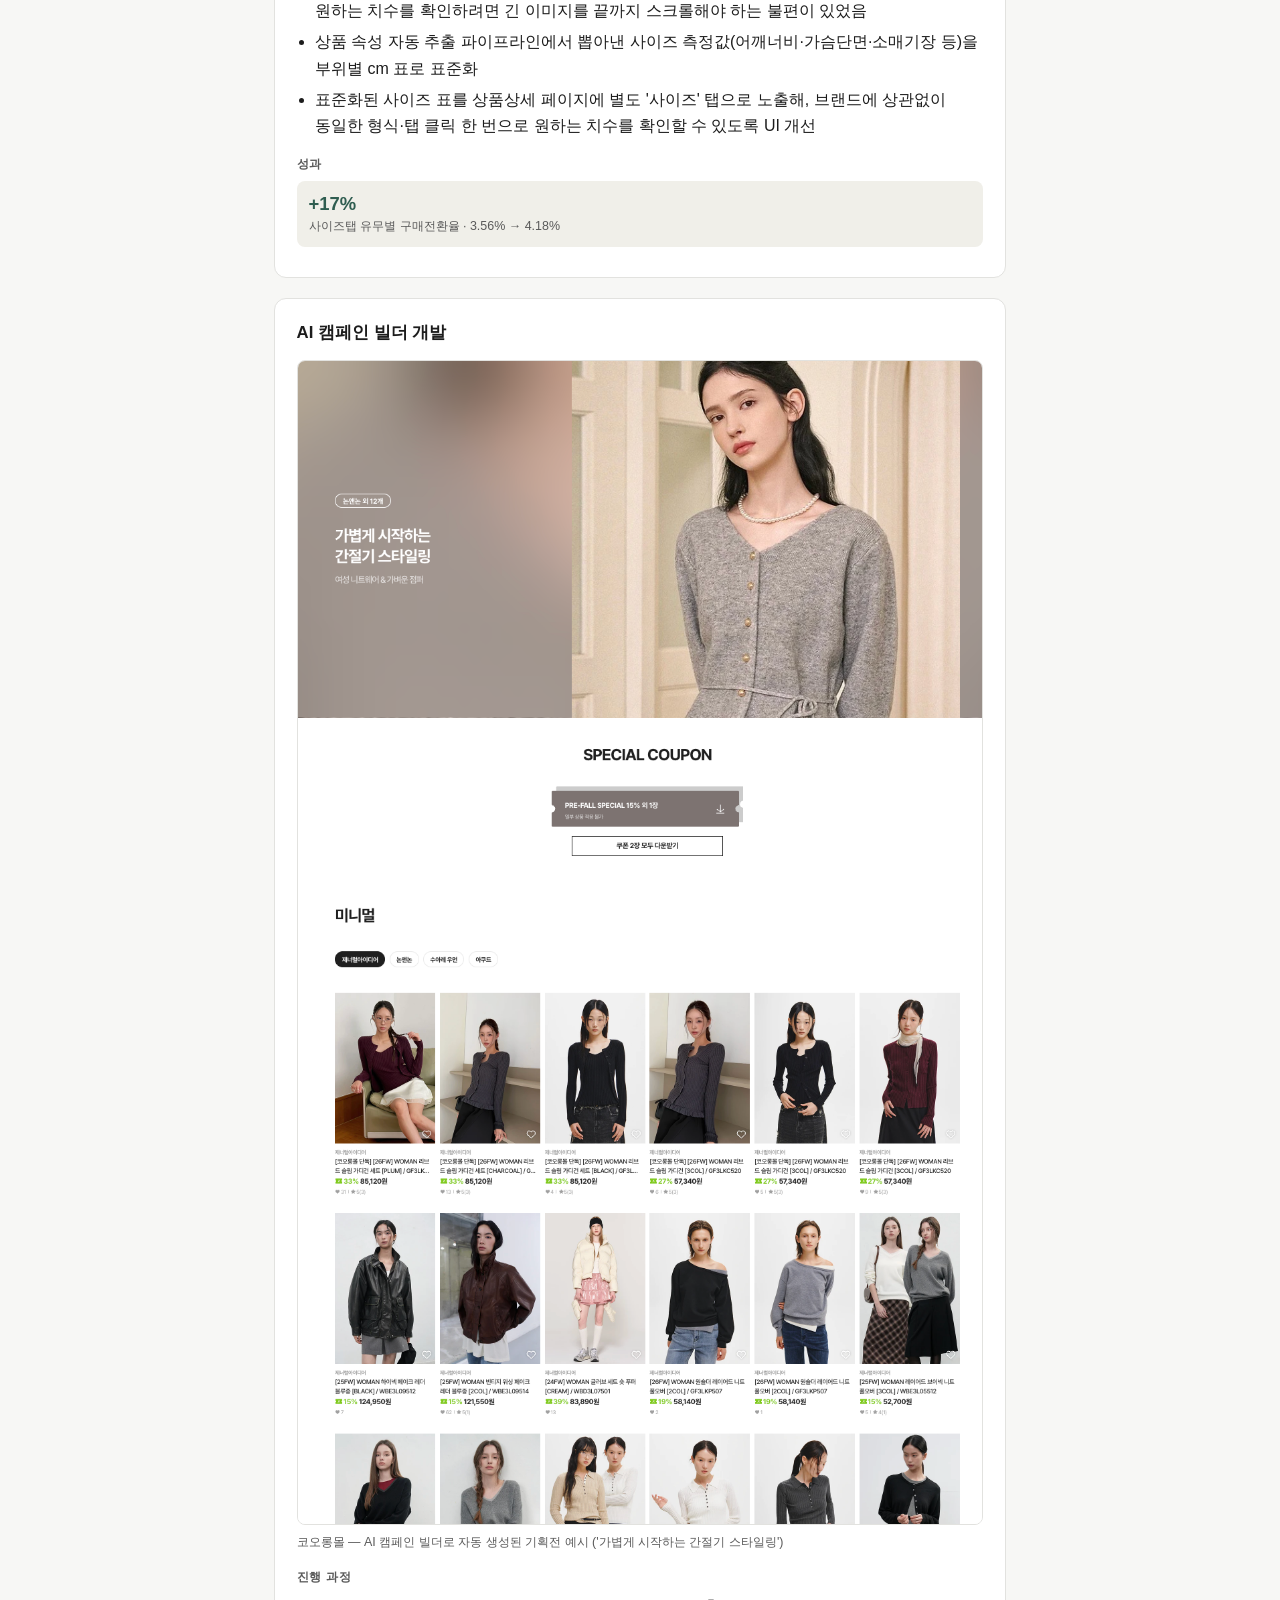
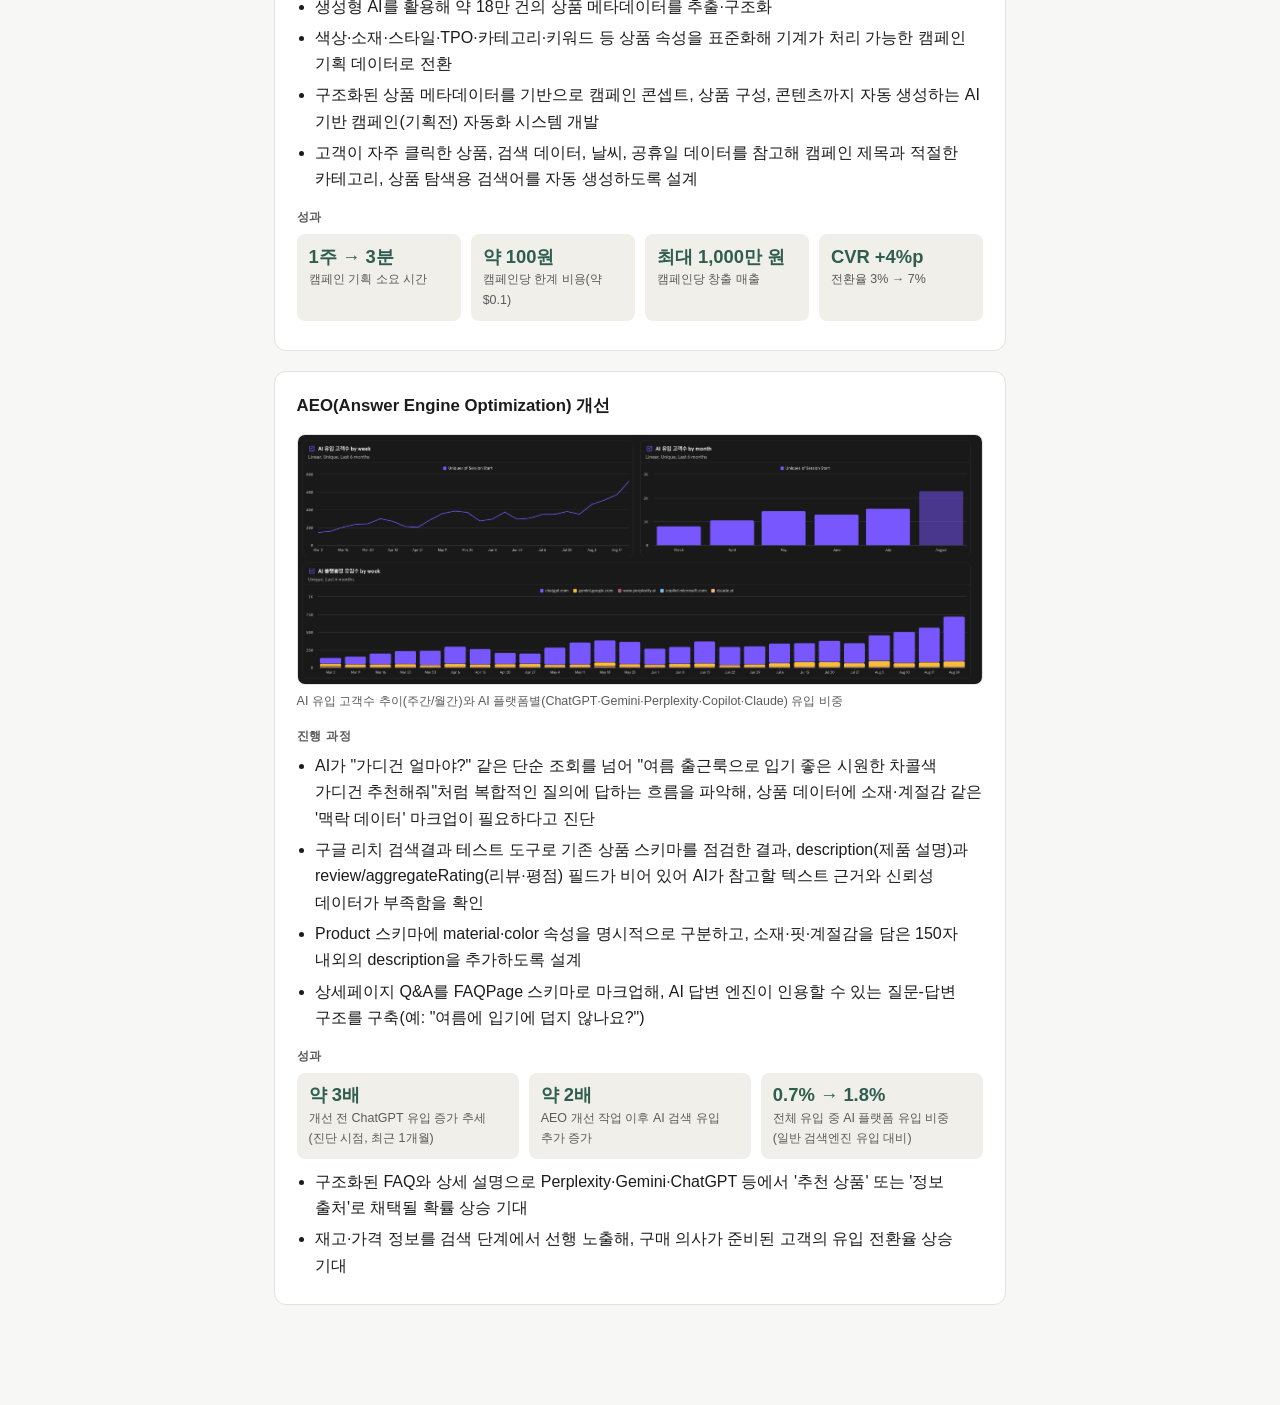
==== commit eafecb77: "Split size-tab exposure into its own project Moves the size-tab content out of the attribute extract" ====
--- a/portfolio.ko.html
+++ b/portfolio.ko.html
@@ -97,7 +97,6 @@
         <li>Few-shot 프롬프팅과 불용어 사전 기반 후처리로 할루시네이션을 걸러내, 추출 정확도를 82.9% → 96.6% → 99.6%까지 단계적으로 개선</li>
         <li>Airflow로 6시간마다 자동 실행되는 파이프라인을 구축해, 신규 상품도 사람 개입 없이 속성 정보가 자동으로 채워지도록 설계</li>
         <li>추출된 속성·사이즈 정보를 표준 포맷으로 DB에 적재해 상품 탐색 필터·검색·추천 고도화에 활용 가능하도록 정리</li>
-        <li>추출한 사이즈 측정값(어깨너비·가슴단면·소매기장 등)을 브랜드마다 제각각이던 텍스트 표기 대신 표 형태로 표준화해, 상품상세 페이지에 별도 '사이즈' 탭으로 노출 — 상세 이미지를 끝까지 스크롤해야 찾을 수 있던 정보를 탭 클릭 한 번으로 확인 가능하도록 개선</li>
       </ul>
 
       <h4 class="subhead">성과</h4>
@@ -118,17 +117,38 @@
           <span class="stat-number">+33%</span>
           <span class="stat-label">상품상세 클릭 대비 구매전환율</span>
         </div>
+      </div>
+      <ul>
+        <li>전체 상품 속성 수를 149개에서 약 23만 개로 확장</li>
+      </ul>
+    </article>
+
+    <!-- 4. 사이즈탭 노출로 상품 탐색 개선 -->
+    <article class="project">
+      <h3>사이즈 정보 표준화 및 사이즈탭 노출 <span style="font-weight:400;color:var(--color-text-muted);font-size:0.85em;">(AWS AI Industry Week 발표)</span></h3>
+
+      <figure class="project-image">
+        <img src="assets/images/size-tab-conversion-comparison.png" alt="사이즈탭 없는 경우와 있는 경우의 구매전환율 비교, 그리고 사이즈탭 AS-IS/TO-BE 화면 캡처">
+        <figcaption>코오롱몰 — 사이즈탭 유무에 따른 클릭 대비 구매전환율 비교 (3.56% → 4.18%)</figcaption>
+      </figure>
+
+      <h4 class="subhead">진행 과정</h4>
+      <ul>
+        <li>사이즈 정보가 상품상세 이미지 안에 브랜드마다 제각각인 형식의 텍스트로만 존재해, 고객이 원하는 치수를 확인하려면 긴 이미지를 끝까지 스크롤해야 하는 불편이 있었음</li>
+        <li>상품 속성 자동 추출 파이프라인에서 뽑아낸 사이즈 측정값(어깨너비·가슴단면·소매기장 등)을 부위별 cm 표로 표준화</li>
+        <li>표준화된 사이즈 표를 상품상세 페이지에 별도 '사이즈' 탭으로 노출해, 브랜드에 상관없이 동일한 형식·탭 클릭 한 번으로 원하는 치수를 확인할 수 있도록 UI 개선</li>
+      </ul>
+
+      <h4 class="subhead">성과</h4>
+      <div class="impact-grid">
         <div class="stat">
           <span class="stat-number">+17%</span>
           <span class="stat-label">사이즈탭 유무별 구매전환율 · 3.56% → 4.18%</span>
         </div>
       </div>
-      <ul>
-        <li>전체 상품 속성 수를 149개에서 약 23만 개로 확장</li>
-      </ul>
-    </article>
-
-    <!-- 4. AI 캠페인 빌더 개발 -->
+    </article>
+
+    <!-- 5. AI 캠페인 빌더 개발 -->
     <article class="project">
       <h3>AI 캠페인 빌더 개발</h3>
 
@@ -166,7 +186,7 @@
       </div>
     </article>
 
-    <!-- 5. AEO 개선 -->
+    <!-- 6. AEO 개선 -->
     <article class="project">
       <h3>AEO(Answer Engine Optimization) 개선</h3>
 
